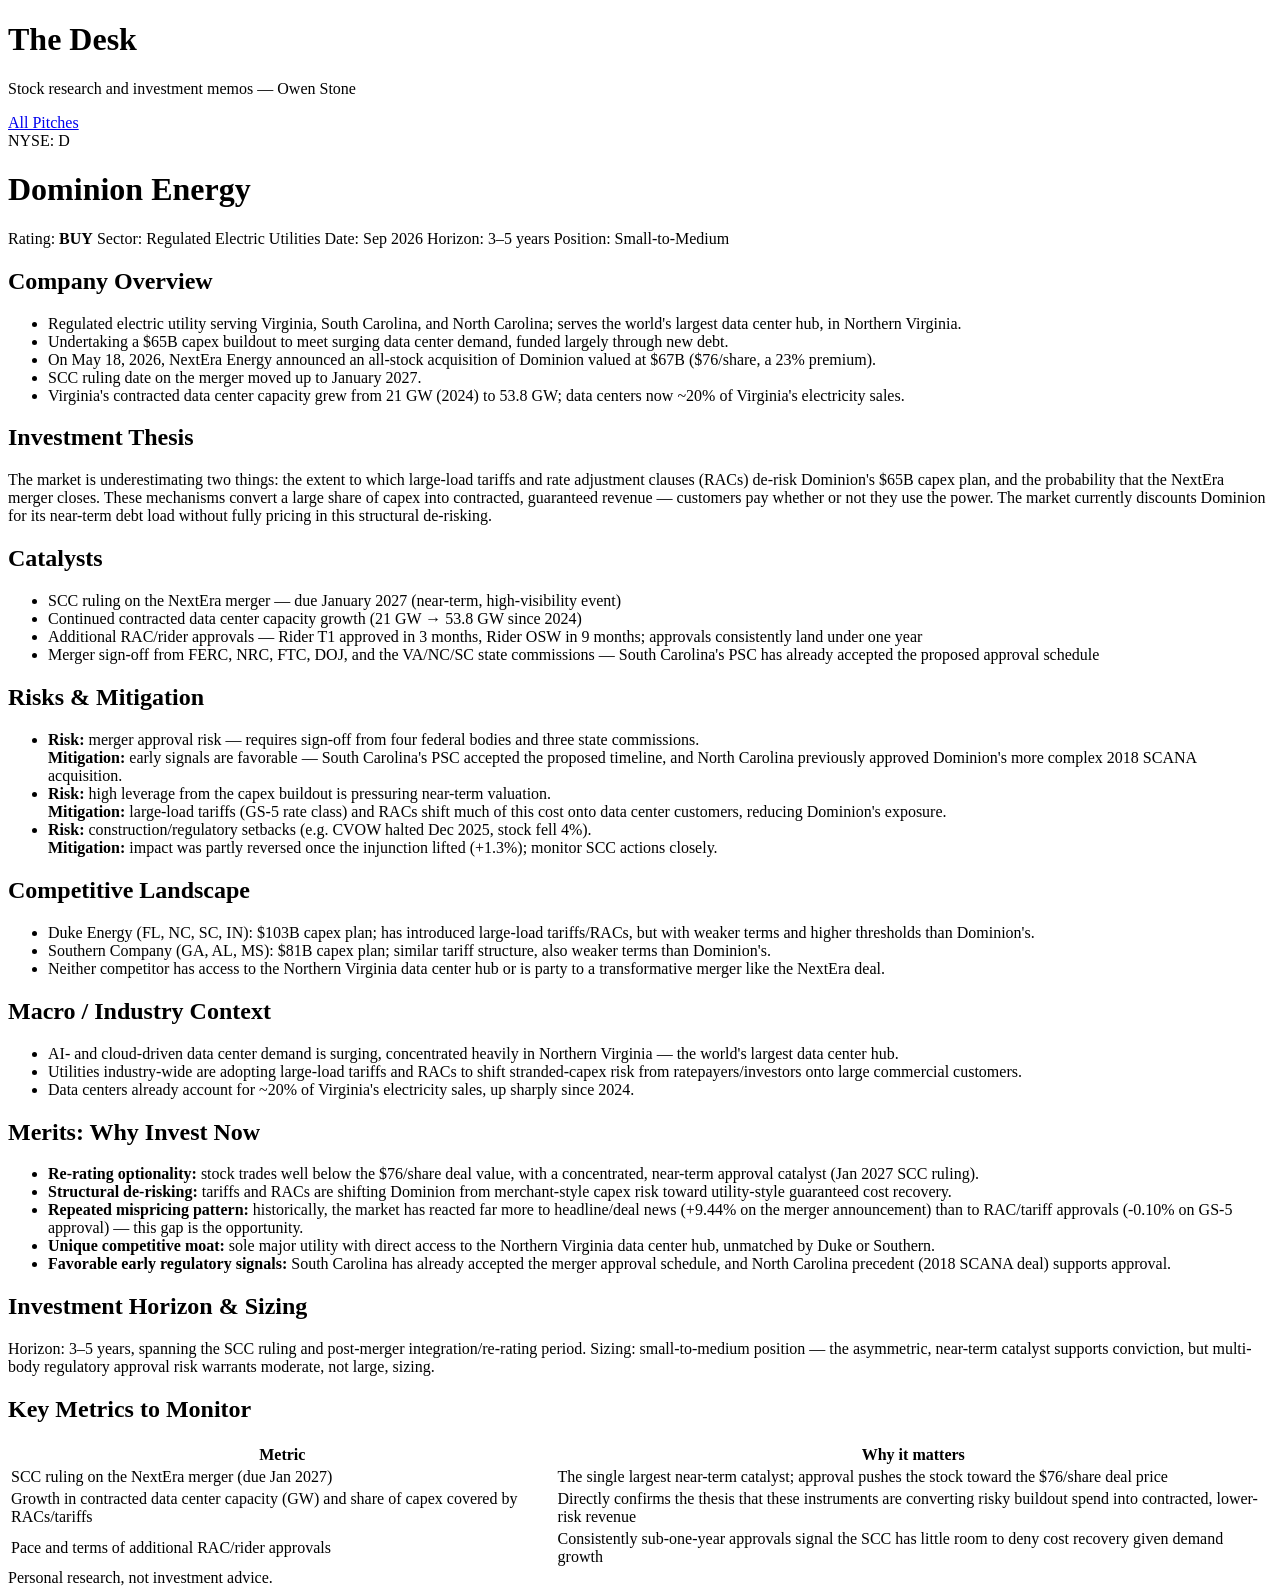
==== pitches/dominion.html @ c35b63c0 "Remove prior SCC ruling timing from Dominion overview" ====
<!doctype html>
<html lang="en">
<head>
<meta charset="utf-8">
<meta name="viewport" content="width=device-width, initial-scale=1">
<title>Dominion Energy — The Desk</title>
<link rel="stylesheet" href="../style.css">
</head>
<body>
<header>
  <h1>The Desk</h1>
  <p>Stock research and investment memos — Owen Stone</p>
</header>
<nav>
  <a href="../index.html">All Pitches</a>
</nav>
<main>

  <div class="memo-header">
    <div class="ticker">NYSE: D</div>
    <h1>Dominion Energy</h1>
    <div class="memo-meta">
      <span>Rating: <strong>BUY</strong></span>
      <span>Sector: Regulated Electric Utilities</span>
      <span>Date: Sep 2026</span>
      <span>Horizon: 3–5 years</span>
      <span>Position: Small-to-Medium</span>
    </div>
  </div>

  <section class="memo-section">
    <h2>Company Overview</h2>
    <ul>
      <li>Regulated electric utility serving Virginia, South Carolina, and North Carolina; serves the world's largest data center hub, in Northern Virginia.</li>
      <li>Undertaking a $65B capex buildout to meet surging data center demand, funded largely through new debt.</li>
      <li>On May 18, 2026, NextEra Energy announced an all-stock acquisition of Dominion valued at $67B ($76/share, a 23% premium).</li>
      <li>SCC ruling date on the merger moved up to January 2027.</li>
      <li>Virginia's contracted data center capacity grew from 21 GW (2024) to 53.8 GW; data centers now ~20% of Virginia's electricity sales.</li>
    </ul>
  </section>

  <section class="memo-section">
    <h2>Investment Thesis</h2>
    <p>The market is underestimating two things: the extent to which large-load tariffs and rate adjustment
    clauses (RACs) de-risk Dominion's $65B capex plan, and the probability that the NextEra merger closes.
    These mechanisms convert a large share of capex into contracted, guaranteed revenue — customers pay whether
    or not they use the power. The market currently discounts Dominion for its near-term debt load without fully
    pricing in this structural de-risking.</p>
  </section>

  <section class="memo-section">
    <h2>Catalysts</h2>
    <ul>
      <li>SCC ruling on the NextEra merger — due January 2027 (near-term, high-visibility event)</li>
      <li>Continued contracted data center capacity growth (21 GW → 53.8 GW since 2024)</li>
      <li>Additional RAC/rider approvals — Rider T1 approved in 3 months, Rider OSW in 9 months; approvals
      consistently land under one year</li>
      <li>Merger sign-off from FERC, NRC, FTC, DOJ, and the VA/NC/SC state commissions — South Carolina's PSC has
      already accepted the proposed approval schedule</li>
    </ul>
  </section>

  <section class="memo-section">
    <h2>Risks &amp; Mitigation</h2>
    <ul>
      <li><strong>Risk:</strong> merger approval risk — requires sign-off from four federal bodies and three
      state commissions.<br><strong>Mitigation:</strong> early signals are favorable — South Carolina's PSC
      accepted the proposed timeline, and North Carolina previously approved Dominion's more complex 2018 SCANA
      acquisition.</li>
      <li><strong>Risk:</strong> high leverage from the capex buildout is pressuring near-term valuation.<br>
      <strong>Mitigation:</strong> large-load tariffs (GS-5 rate class) and RACs shift much of this cost onto
      data center customers, reducing Dominion's exposure.</li>
      <li><strong>Risk:</strong> construction/regulatory setbacks (e.g. CVOW halted Dec 2025, stock fell
      4%).<br><strong>Mitigation:</strong> impact was partly reversed once the injunction lifted (+1.3%); monitor
      SCC actions closely.</li>
    </ul>
  </section>

  <section class="memo-section">
    <h2>Competitive Landscape</h2>
    <ul>
      <li>Duke Energy (FL, NC, SC, IN): $103B capex plan; has introduced large-load tariffs/RACs, but with
      weaker terms and higher thresholds than Dominion's.</li>
      <li>Southern Company (GA, AL, MS): $81B capex plan; similar tariff structure, also weaker terms than
      Dominion's.</li>
      <li>Neither competitor has access to the Northern Virginia data center hub or is party to a transformative
      merger like the NextEra deal.</li>
    </ul>
  </section>

  <section class="memo-section">
    <h2>Macro / Industry Context</h2>
    <ul>
      <li>AI- and cloud-driven data center demand is surging, concentrated heavily in Northern Virginia — the
      world's largest data center hub.</li>
      <li>Utilities industry-wide are adopting large-load tariffs and RACs to shift stranded-capex risk from
      ratepayers/investors onto large commercial customers.</li>
      <li>Data centers already account for ~20% of Virginia's electricity sales, up sharply since 2024.</li>
    </ul>
  </section>

  <section class="memo-section">
    <h2>Merits: Why Invest Now</h2>
    <ul>
      <li><strong>Re-rating optionality:</strong> stock trades well below the $76/share deal value, with a
      concentrated, near-term approval catalyst (Jan 2027 SCC ruling).</li>
      <li><strong>Structural de-risking:</strong> tariffs and RACs are shifting Dominion from merchant-style
      capex risk toward utility-style guaranteed cost recovery.</li>
      <li><strong>Repeated mispricing pattern:</strong> historically, the market has reacted far more to
      headline/deal news (+9.44% on the merger announcement) than to RAC/tariff approvals (-0.10% on GS-5
      approval) — this gap is the opportunity.</li>
      <li><strong>Unique competitive moat:</strong> sole major utility with direct access to the Northern
      Virginia data center hub, unmatched by Duke or Southern.</li>
      <li><strong>Favorable early regulatory signals:</strong> South Carolina has already accepted the merger
      approval schedule, and North Carolina precedent (2018 SCANA deal) supports approval.</li>
    </ul>
  </section>

  <section class="memo-section">
    <h2>Investment Horizon &amp; Sizing</h2>
    <p>Horizon: 3–5 years, spanning the SCC ruling and post-merger integration/re-rating period. Sizing:
    small-to-medium position — the asymmetric, near-term catalyst supports conviction, but multi-body
    regulatory approval risk warrants moderate, not large, sizing.</p>
  </section>

  <section class="memo-section">
    <h2>Key Metrics to Monitor</h2>
    <table class="metrics-table">
      <tr><th>Metric</th><th>Why it matters</th></tr>
      <tr><td>SCC ruling on the NextEra merger (due Jan 2027)</td><td>The single largest near-term catalyst; approval pushes the stock toward the $76/share deal price</td></tr>
      <tr><td>Growth in contracted data center capacity (GW) and share of capex covered by RACs/tariffs</td><td>Directly confirms the thesis that these instruments are converting risky buildout spend into contracted, lower-risk revenue</td></tr>
      <tr><td>Pace and terms of additional RAC/rider approvals</td><td>Consistently sub-one-year approvals signal the SCC has little room to deny cost recovery given demand growth</td></tr>
    </table>
  </section>

</main>
<footer>
  Personal research, not investment advice.
</footer>
</body>
</html>
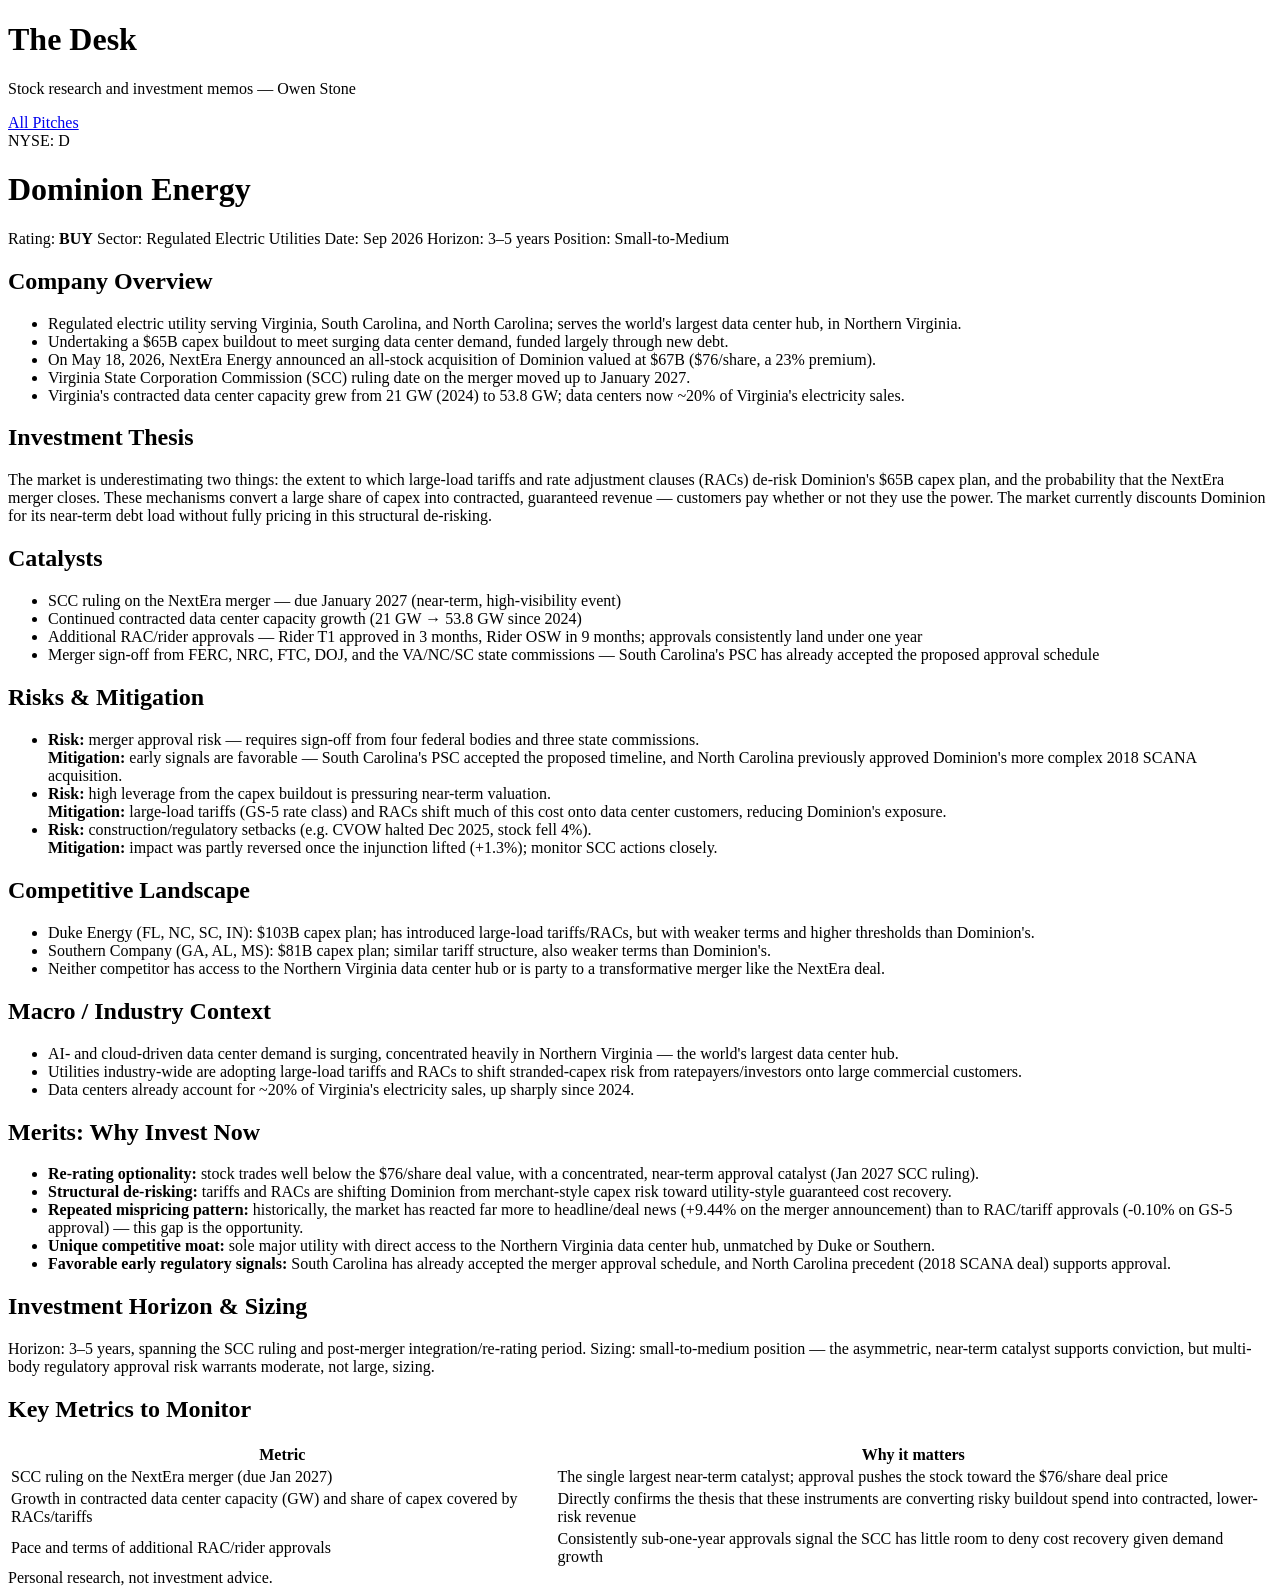
==== commit e58c1817: "Spell out Virginia SCC in company overview" ====
--- a/pitches/dominion.html
+++ b/pitches/dominion.html
@@ -34,7 +34,7 @@
       <li>Regulated electric utility serving Virginia, South Carolina, and North Carolina; serves the world's largest data center hub, in Northern Virginia.</li>
       <li>Undertaking a $65B capex buildout to meet surging data center demand, funded largely through new debt.</li>
       <li>On May 18, 2026, NextEra Energy announced an all-stock acquisition of Dominion valued at $67B ($76/share, a 23% premium).</li>
-      <li>SCC ruling date on the merger moved up to January 2027.</li>
+      <li>Virginia State Corporation Commission (SCC) ruling date on the merger moved up to January 2027.</li>
       <li>Virginia's contracted data center capacity grew from 21 GW (2024) to 53.8 GW; data centers now ~20% of Virginia's electricity sales.</li>
     </ul>
   </section>
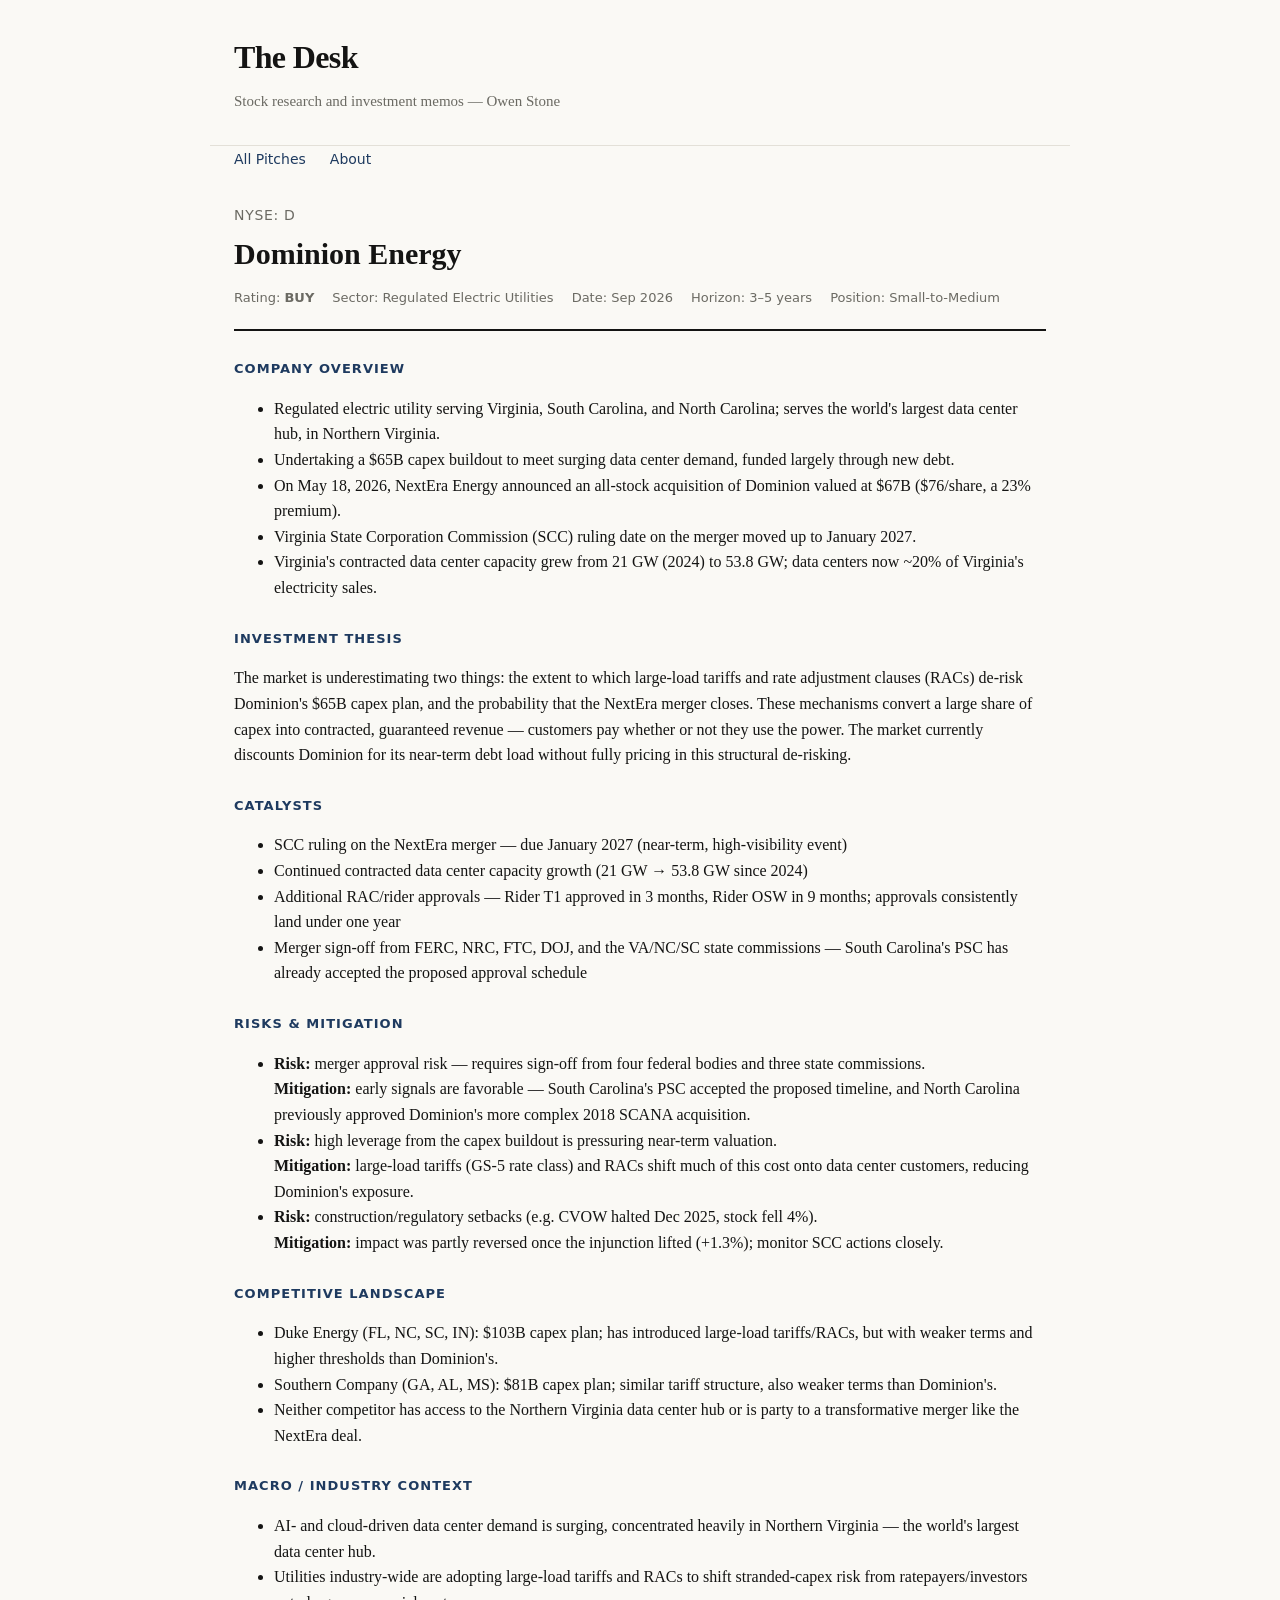
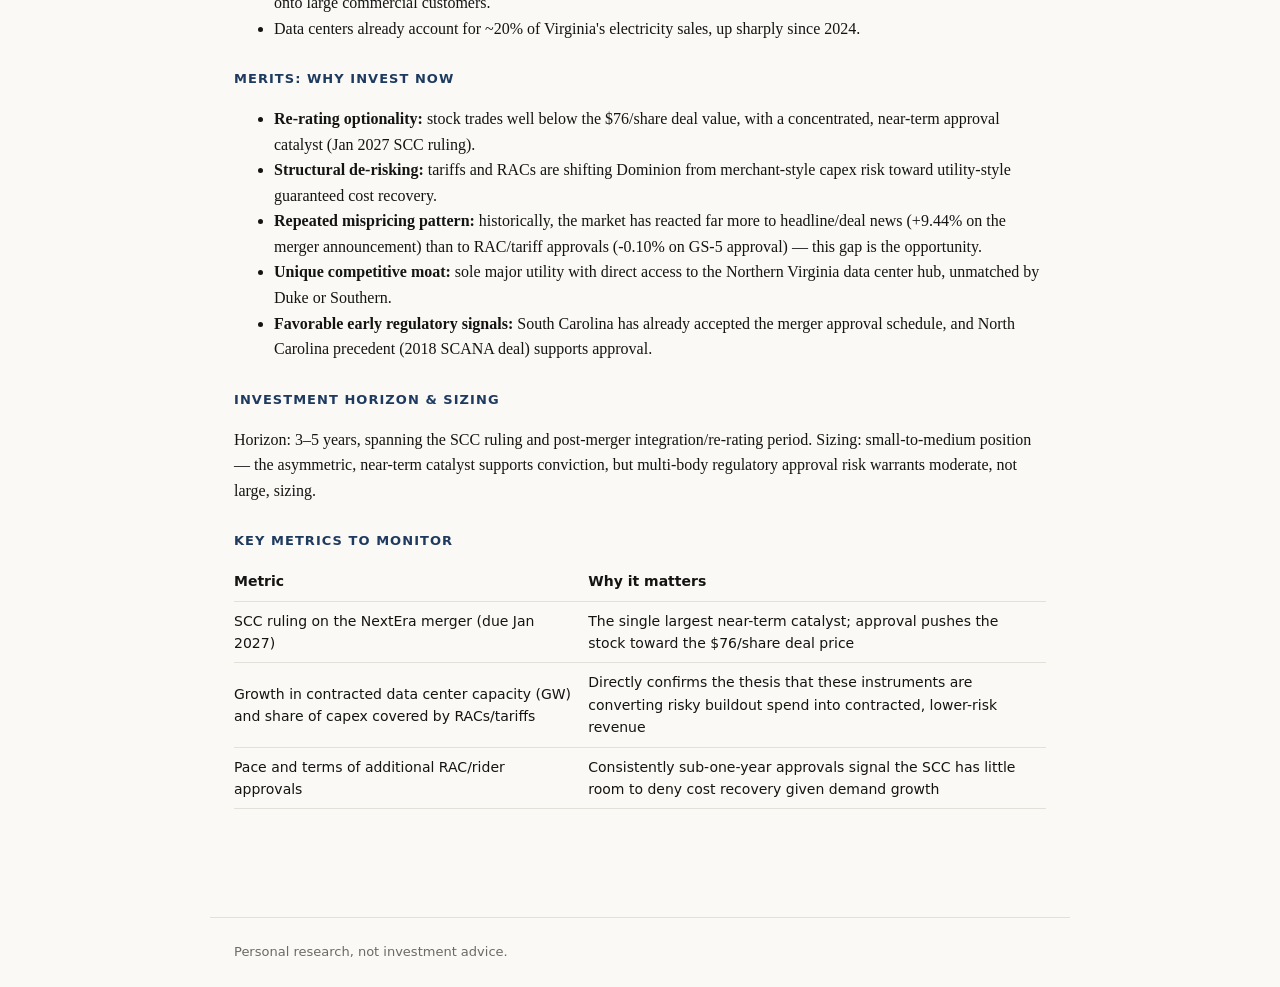
==== commit 7bc13d3c: "Add About link to pitch pages" ====
--- a/pitches/dominion.html
+++ b/pitches/dominion.html
@@ -13,6 +13,7 @@
 </header>
 <nav>
   <a href="../index.html">All Pitches</a>
+  <a href="../about.html">About</a>
 </nav>
 <main>
 
--- a/style.css
+++ b/style.css
@@ -0,0 +1,263 @@
+:root {
+  --ink: #141413;
+  --paper: #faf9f5;
+  --line: #e3e0d8;
+  --accent: #1e3a5f;
+  --muted: #6b6a63;
+  --buy: #1a7a3e;
+  --watch: #b45309;
+  --pass: #a3372a;
+}
+
+* { box-sizing: border-box; }
+
+body {
+  margin: 0;
+  font-family: Georgia, 'Times New Roman', serif;
+  background: var(--paper);
+  color: var(--ink);
+  line-height: 1.6;
+}
+
+header {
+  border-bottom: 1px solid var(--line);
+  padding: 32px 24px;
+  max-width: 860px;
+  margin: 0 auto;
+}
+
+header h1 {
+  margin: 0;
+  font-size: 32px;
+  letter-spacing: -0.02em;
+}
+
+header p {
+  margin: 6px 0 0;
+  color: var(--muted);
+  font-size: 15px;
+}
+
+nav {
+  max-width: 860px;
+  margin: 0 auto;
+  padding: 0 24px;
+}
+
+nav a {
+  color: var(--accent);
+  text-decoration: none;
+  font-family: system-ui, sans-serif;
+  font-size: 14px;
+  margin-right: 20px;
+}
+
+nav a:hover { text-decoration: underline; }
+
+main {
+  max-width: 860px;
+  margin: 0 auto;
+  padding: 32px 24px 80px;
+}
+
+.pitch-list {
+  list-style: none;
+  padding: 0;
+  margin: 24px 0 0;
+}
+
+.pitch-row {
+  display: flex;
+  align-items: baseline;
+  gap: 16px;
+  padding: 18px 0;
+  border-bottom: 1px solid var(--line);
+}
+
+.pitch-row a {
+  color: var(--ink);
+  text-decoration: none;
+  font-size: 18px;
+  flex-grow: 1;
+}
+
+.pitch-row a:hover { color: var(--accent); }
+
+.pitch-date {
+  font-family: system-ui, sans-serif;
+  font-size: 13px;
+  color: var(--muted);
+  white-space: nowrap;
+}
+
+.rating {
+  font-family: system-ui, sans-serif;
+  font-size: 12px;
+  font-weight: 700;
+  letter-spacing: 0.05em;
+  padding: 3px 10px;
+  border-radius: 3px;
+  white-space: nowrap;
+}
+
+.rating.buy { background: rgba(26,122,62,0.12); color: var(--buy); }
+.rating.watch { background: rgba(180,83,9,0.12); color: var(--watch); }
+.rating.pass { background: rgba(163,55,42,0.12); color: var(--pass); }
+
+.memo-header {
+  border-bottom: 2px solid var(--ink);
+  padding-bottom: 20px;
+  margin-bottom: 28px;
+}
+
+.memo-header .ticker {
+  font-family: system-ui, sans-serif;
+  font-size: 14px;
+  color: var(--muted);
+  text-transform: uppercase;
+  letter-spacing: 0.05em;
+}
+
+.memo-header h1 {
+  margin: 4px 0 10px;
+  font-size: 30px;
+}
+
+.memo-meta {
+  font-family: system-ui, sans-serif;
+  font-size: 13px;
+  color: var(--muted);
+  display: flex;
+  gap: 18px;
+  flex-wrap: wrap;
+}
+
+section.memo-section {
+  margin-bottom: 28px;
+}
+
+section.memo-section h2 {
+  font-family: system-ui, sans-serif;
+  font-size: 13px;
+  text-transform: uppercase;
+  letter-spacing: 0.08em;
+  color: var(--accent);
+  margin: 0 0 10px;
+}
+
+section.memo-section p, section.memo-section li {
+  font-size: 16px;
+}
+
+.metrics-table {
+  width: 100%;
+  border-collapse: collapse;
+  font-family: system-ui, sans-serif;
+  font-size: 14px;
+  margin-top: 8px;
+}
+
+.metrics-table th, .metrics-table td {
+  text-align: left;
+  padding: 8px 12px 8px 0;
+  border-bottom: 1px solid var(--line);
+}
+
+footer {
+  max-width: 860px;
+  margin: 0 auto;
+  padding: 24px;
+  color: var(--muted);
+  font-family: system-ui, sans-serif;
+  font-size: 13px;
+  border-top: 1px solid var(--line);
+}
+
+nav a.active { color: var(--ink); font-weight: 600; }
+
+.about-hero {
+  display: flex;
+  align-items: center;
+  gap: 32px;
+  border-bottom: 2px solid var(--ink);
+  padding-bottom: 28px;
+  margin-bottom: 28px;
+}
+
+.avatar {
+  flex: 0 0 160px;
+  width: 160px;
+  height: 160px;
+  border-radius: 50%;
+  background: var(--accent);
+  color: #fff;
+  display: flex;
+  align-items: center;
+  justify-content: center;
+  font-size: 52px;
+  object-fit: cover;
+}
+
+.eyebrow {
+  font-family: system-ui, sans-serif;
+  font-size: 14px;
+  color: var(--muted);
+  text-transform: uppercase;
+  letter-spacing: 0.05em;
+}
+
+.about-hero h1 { margin: 4px 0 8px; font-size: 30px; }
+
+.about-sub { margin: 0 0 16px; color: var(--muted); font-size: 15px; }
+
+.about-links { display: flex; gap: 12px; flex-wrap: wrap; }
+
+.btn {
+  font-family: system-ui, sans-serif;
+  font-size: 14px;
+  font-weight: 600;
+  padding: 10px 18px;
+  border: 1px solid var(--ink);
+  border-radius: 3px;
+  color: var(--accent);
+  text-decoration: none;
+}
+
+.btn.primary { background: var(--accent); border-color: var(--accent); color: #fff; }
+
+.btn:hover { opacity: 0.85; }
+
+.ttal {
+  background: #fff;
+  border: 1px solid var(--line);
+  border-left: 4px solid var(--accent);
+  padding: 20px 24px;
+  margin-top: 8px;
+}
+
+.ttal-title {
+  font-family: system-ui, sans-serif;
+  font-size: 13px;
+  font-weight: 700;
+  text-transform: uppercase;
+  letter-spacing: 0.08em;
+  color: var(--muted);
+  margin-bottom: 8px;
+}
+
+.ttal ol { margin: 0 0 12px; padding-left: 22px; }
+
+.ttal summary {
+  font-family: system-ui, sans-serif;
+  font-size: 14px;
+  font-weight: 600;
+  color: var(--accent);
+  cursor: pointer;
+}
+
+.ttal details p { margin: 10px 0 0; }
+
+@media (max-width: 600px) {
+  .about-hero { flex-direction: column; align-items: flex-start; gap: 20px; }
+  .avatar { flex-basis: 110px; width: 110px; height: 110px; font-size: 38px; }
+}
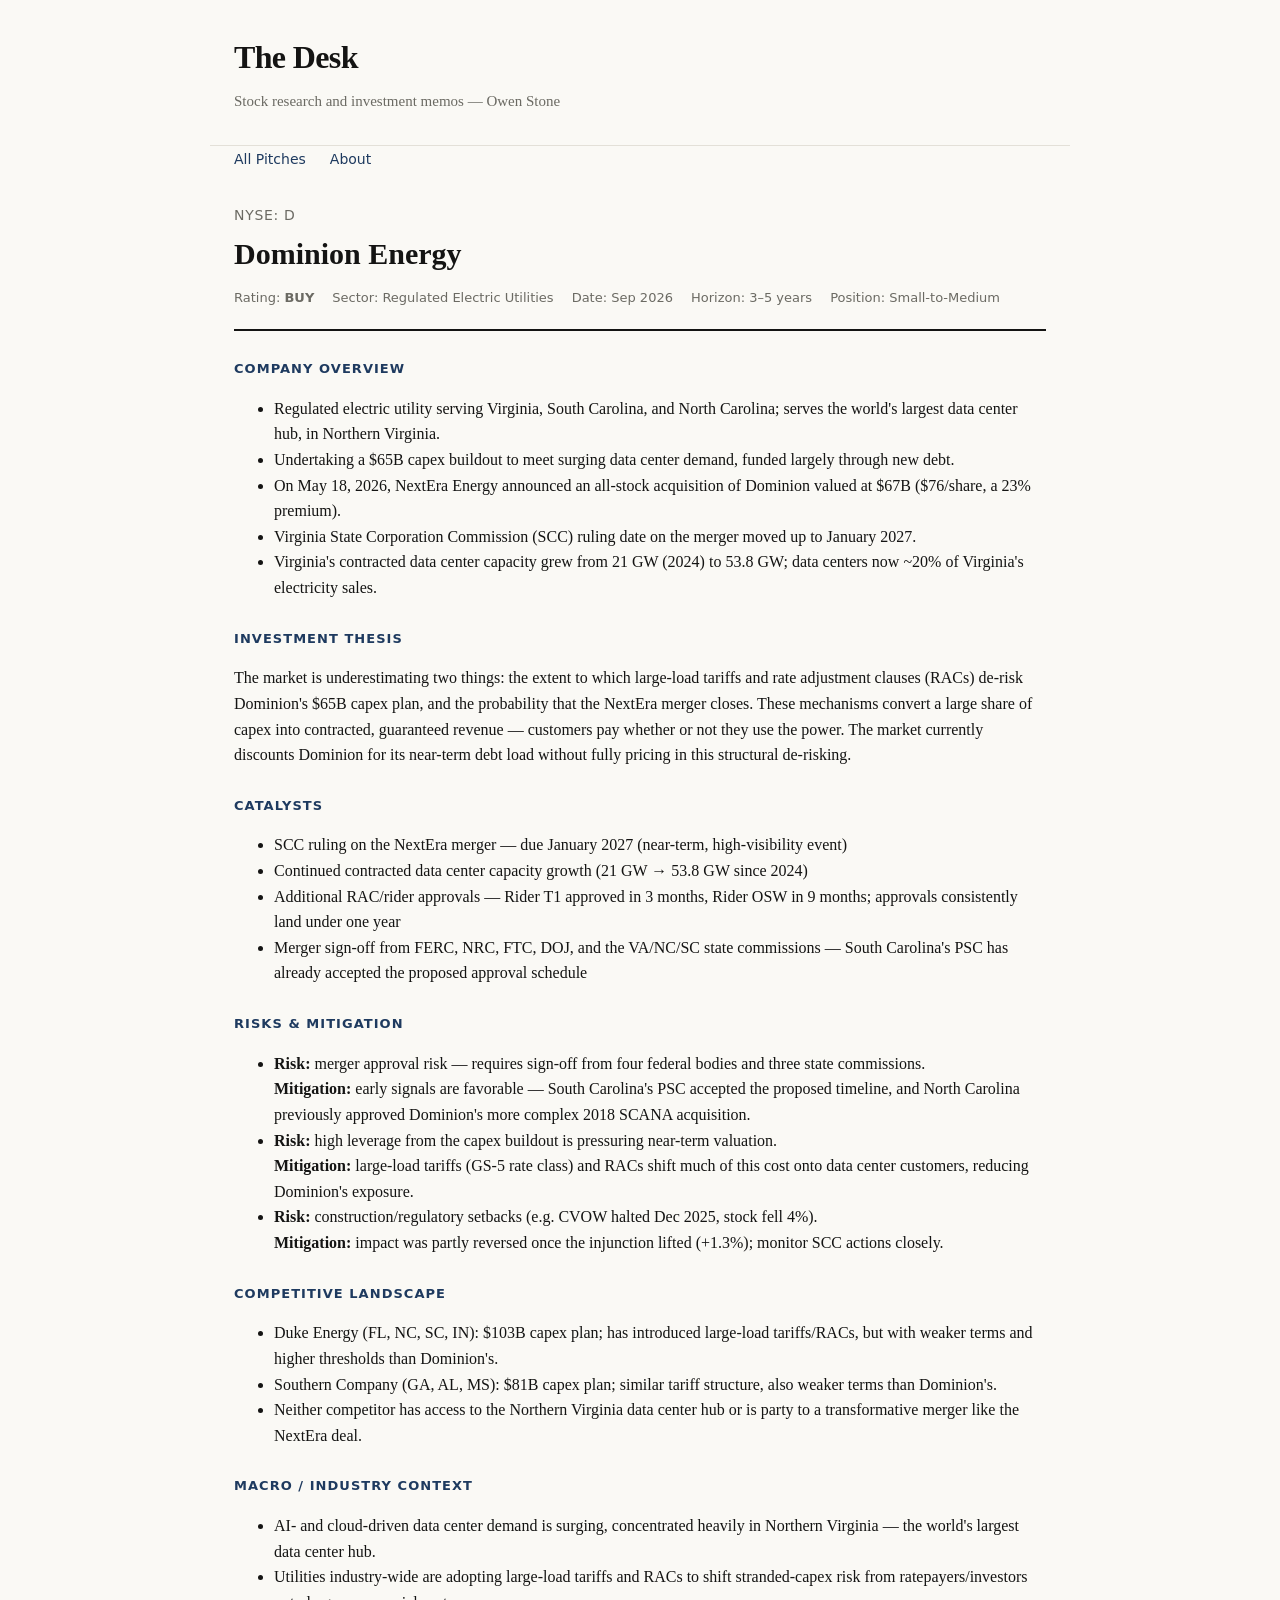
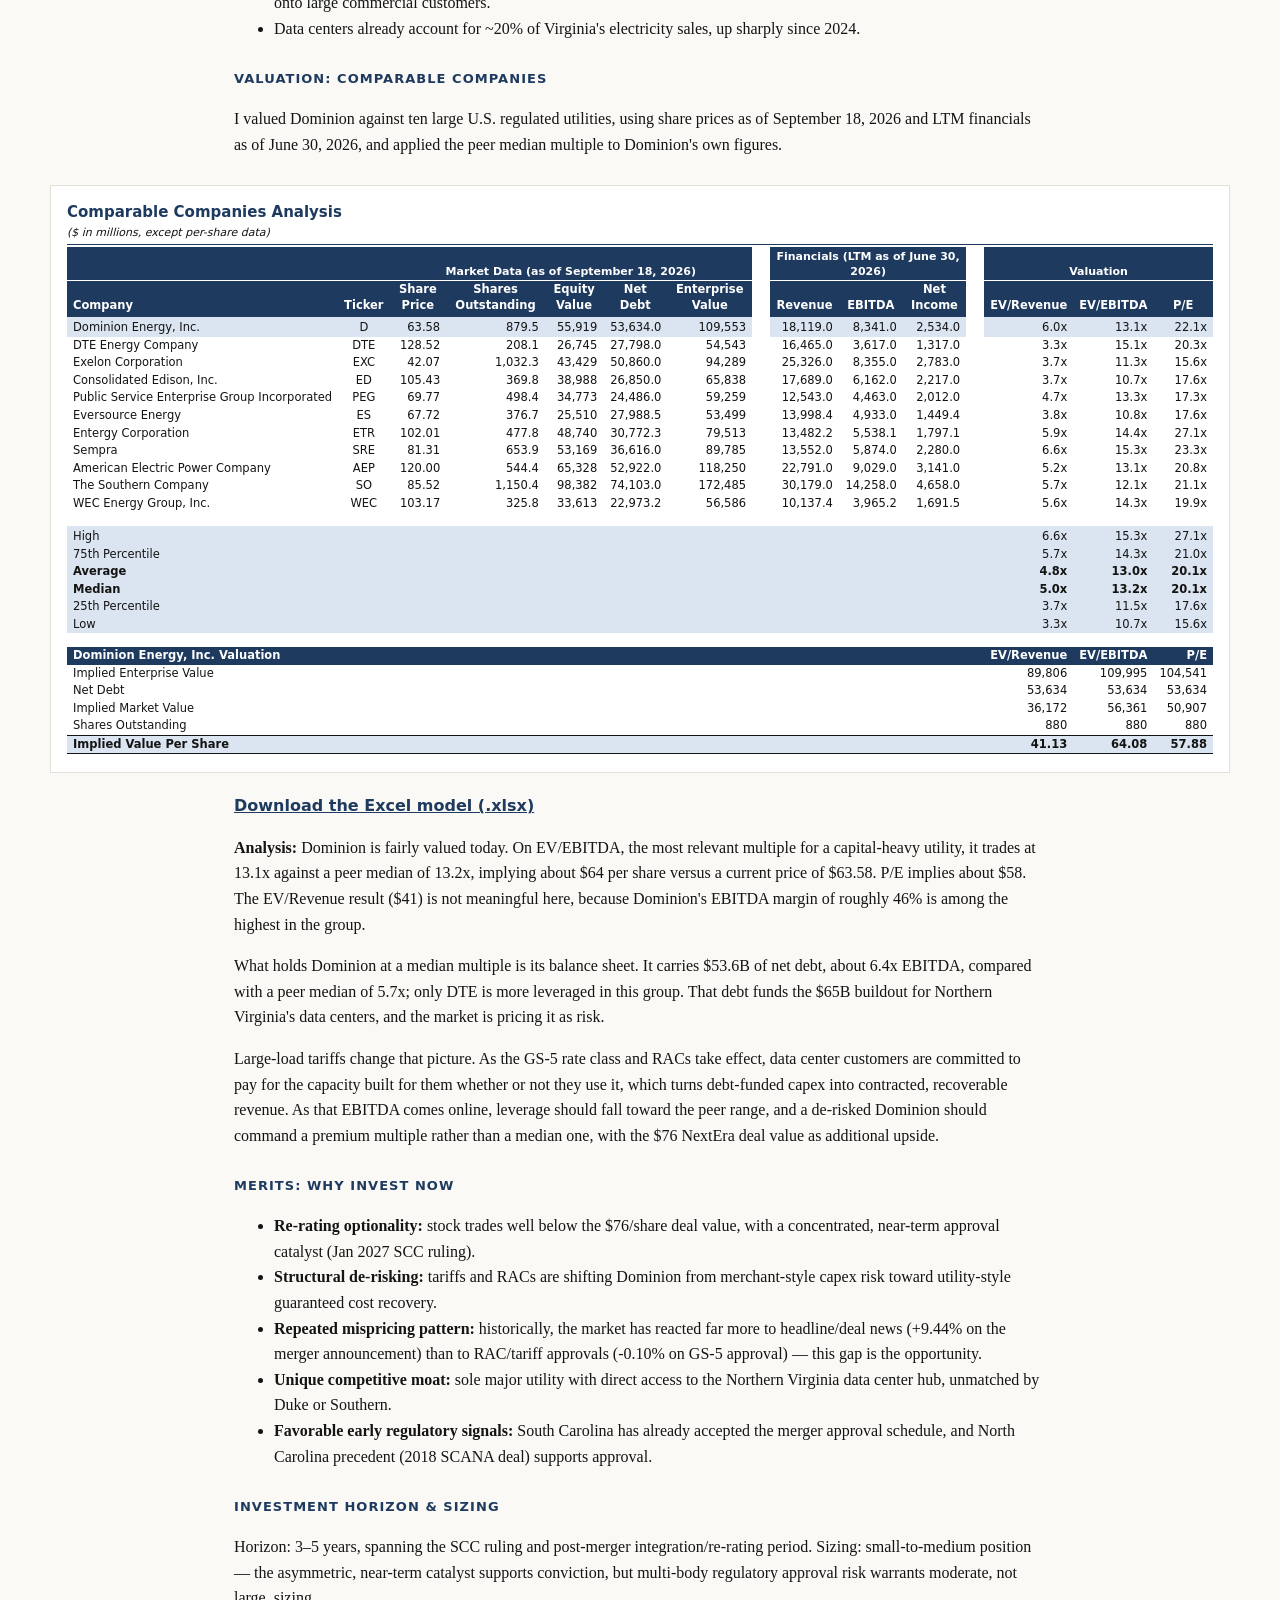
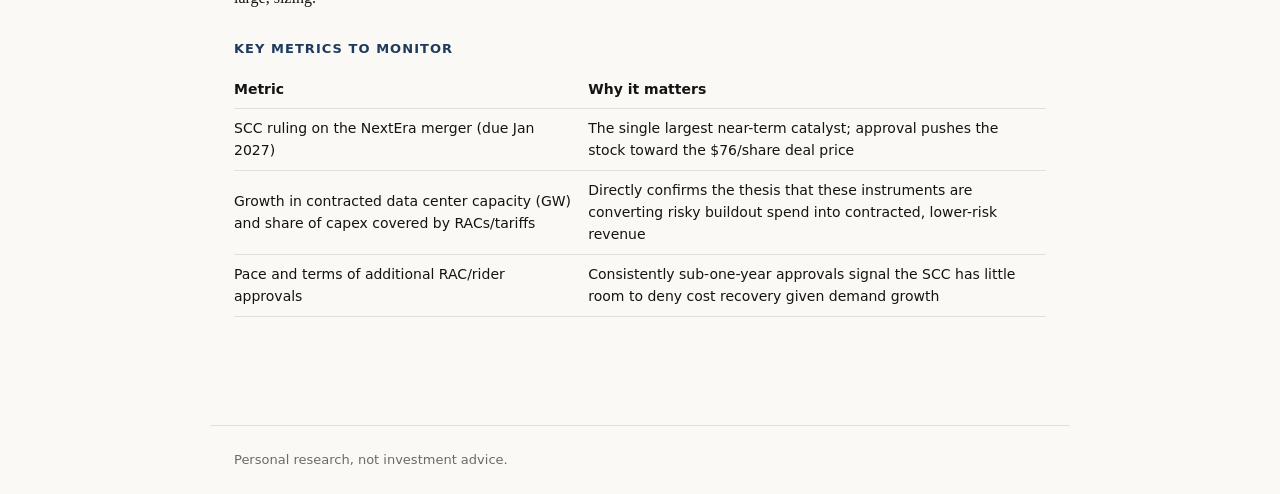
==== commit 0297f11a: "Add comparable companies valuation and Excel model to Dominion pitch" ====
--- a/pitches/dominion.html
+++ b/pitches/dominion.html
@@ -101,6 +101,60 @@
   </section>
 
   <section class="memo-section">
+    <h2>Valuation: Comparable Companies</h2>
+    <p>I valued Dominion against ten large U.S. regulated utilities, using share prices as of September 18, 2026 and LTM financials as of June 30, 2026, and applied the peer median multiple to Dominion's own figures.</p>
+  </section>
+
+  <div class="comps-wrap">
+    <div class="comps-title">Comparable Companies Analysis</div>
+    <div class="comps-sub">($ in millions, except per-share data)</div>
+    <div class="comps-scroll">
+    <table class="comps">
+      <thead>
+        <tr class="grp"><th colspan="2"></th><th colspan="5">Market Data (as of September 18, 2026)</th><th class="gap"></th><th colspan="3">Financials (LTM as of June 30, 2026)</th><th class="gap"></th><th colspan="3">Valuation</th></tr>
+        <tr><th class="l">Company</th><th>Ticker</th><th>Share Price</th><th>Shares Outstanding</th><th>Equity Value</th><th>Net Debt</th><th>Enterprise Value</th><th class="gap"></th><th>Revenue</th><th>EBITDA</th><th>Net Income</th><th class="gap"></th><th>EV/Revenue</th><th>EV/EBITDA</th><th>P/E</th></tr>
+      </thead>
+      <tbody>
+        <tr class="target"><td class="l">Dominion Energy, Inc.</td><td class="c">D</td><td>63.58</td><td>879.5</td><td>55,919</td><td>53,634.0</td><td>109,553</td><td class="gap"></td><td>18,119.0</td><td>8,341.0</td><td>2,534.0</td><td class="gap"></td><td>6.0x</td><td>13.1x</td><td>22.1x</td></tr>
+        <tr><td class="l">DTE Energy Company</td><td class="c">DTE</td><td>128.52</td><td>208.1</td><td>26,745</td><td>27,798.0</td><td>54,543</td><td class="gap"></td><td>16,465.0</td><td>3,617.0</td><td>1,317.0</td><td class="gap"></td><td>3.3x</td><td>15.1x</td><td>20.3x</td></tr>
+        <tr><td class="l">Exelon Corporation</td><td class="c">EXC</td><td>42.07</td><td>1,032.3</td><td>43,429</td><td>50,860.0</td><td>94,289</td><td class="gap"></td><td>25,326.0</td><td>8,355.0</td><td>2,783.0</td><td class="gap"></td><td>3.7x</td><td>11.3x</td><td>15.6x</td></tr>
+        <tr><td class="l">Consolidated Edison, Inc.</td><td class="c">ED</td><td>105.43</td><td>369.8</td><td>38,988</td><td>26,850.0</td><td>65,838</td><td class="gap"></td><td>17,689.0</td><td>6,162.0</td><td>2,217.0</td><td class="gap"></td><td>3.7x</td><td>10.7x</td><td>17.6x</td></tr>
+        <tr><td class="l">Public Service Enterprise Group Incorporated</td><td class="c">PEG</td><td>69.77</td><td>498.4</td><td>34,773</td><td>24,486.0</td><td>59,259</td><td class="gap"></td><td>12,543.0</td><td>4,463.0</td><td>2,012.0</td><td class="gap"></td><td>4.7x</td><td>13.3x</td><td>17.3x</td></tr>
+        <tr><td class="l">Eversource Energy</td><td class="c">ES</td><td>67.72</td><td>376.7</td><td>25,510</td><td>27,988.5</td><td>53,499</td><td class="gap"></td><td>13,998.4</td><td>4,933.0</td><td>1,449.4</td><td class="gap"></td><td>3.8x</td><td>10.8x</td><td>17.6x</td></tr>
+        <tr><td class="l">Entergy Corporation</td><td class="c">ETR</td><td>102.01</td><td>477.8</td><td>48,740</td><td>30,772.3</td><td>79,513</td><td class="gap"></td><td>13,482.2</td><td>5,538.1</td><td>1,797.1</td><td class="gap"></td><td>5.9x</td><td>14.4x</td><td>27.1x</td></tr>
+        <tr><td class="l">Sempra</td><td class="c">SRE</td><td>81.31</td><td>653.9</td><td>53,169</td><td>36,616.0</td><td>89,785</td><td class="gap"></td><td>13,552.0</td><td>5,874.0</td><td>2,280.0</td><td class="gap"></td><td>6.6x</td><td>15.3x</td><td>23.3x</td></tr>
+        <tr><td class="l">American Electric Power Company</td><td class="c">AEP</td><td>120.00</td><td>544.4</td><td>65,328</td><td>52,922.0</td><td>118,250</td><td class="gap"></td><td>22,791.0</td><td>9,029.0</td><td>3,141.0</td><td class="gap"></td><td>5.2x</td><td>13.1x</td><td>20.8x</td></tr>
+        <tr><td class="l">The Southern Company</td><td class="c">SO</td><td>85.52</td><td>1,150.4</td><td>98,382</td><td>74,103.0</td><td>172,485</td><td class="gap"></td><td>30,179.0</td><td>14,258.0</td><td>4,658.0</td><td class="gap"></td><td>5.7x</td><td>12.1x</td><td>21.1x</td></tr>
+        <tr><td class="l">WEC Energy Group, Inc.</td><td class="c">WEC</td><td>103.17</td><td>325.8</td><td>33,613</td><td>22,973.2</td><td>56,586</td><td class="gap"></td><td>10,137.4</td><td>3,965.2</td><td>1,691.5</td><td class="gap"></td><td>5.6x</td><td>14.3x</td><td>19.9x</td></tr>
+      </tbody>
+      <tbody class="stats">
+        <tr><td class="l" colspan="12">High</td><td>6.6x</td><td>15.3x</td><td>27.1x</td></tr>
+        <tr><td class="l" colspan="12">75th Percentile</td><td>5.7x</td><td>14.3x</td><td>21.0x</td></tr>
+        <tr class="b"><td class="l" colspan="12">Average</td><td>4.8x</td><td>13.0x</td><td>20.1x</td></tr>
+        <tr class="b"><td class="l" colspan="12">Median</td><td>5.0x</td><td>13.2x</td><td>20.1x</td></tr>
+        <tr><td class="l" colspan="12">25th Percentile</td><td>3.7x</td><td>11.5x</td><td>17.6x</td></tr>
+        <tr><td class="l" colspan="12">Low</td><td>3.3x</td><td>10.7x</td><td>15.6x</td></tr>
+      </tbody>
+      <tbody class="implied">
+        <tr class="ihead"><th class="l" colspan="12">Dominion Energy, Inc. Valuation</th><th>EV/Revenue</th><th>EV/EBITDA</th><th>P/E</th></tr>
+        <tr><td class="l" colspan="12">Implied Enterprise Value</td><td>89,806</td><td>109,995</td><td>104,541</td></tr>
+        <tr><td class="l" colspan="12">Net Debt</td><td>53,634</td><td>53,634</td><td>53,634</td></tr>
+        <tr><td class="l" colspan="12">Implied Market Value</td><td>36,172</td><td>56,361</td><td>50,907</td></tr>
+        <tr><td class="l" colspan="12">Shares Outstanding</td><td>880</td><td>880</td><td>880</td></tr>
+        <tr class="total"><td class="l" colspan="12">Implied Value Per Share</td><td>41.13</td><td>64.08</td><td>57.88</td></tr>
+      </tbody>
+    </table>
+    </div>
+  </div>
+
+  <section class="memo-section">
+    <p class="download"><a href="Dominion_Comparable_Company_Valuation.xlsx" download>Download the Excel model (.xlsx)</a></p>
+    <p><strong>Analysis:</strong> Dominion is fairly valued today. On EV/EBITDA, the most relevant multiple for a capital-heavy utility, it trades at 13.1x against a peer median of 13.2x, implying about $64 per share versus a current price of $63.58. P/E implies about $58. The EV/Revenue result ($41) is not meaningful here, because Dominion's EBITDA margin of roughly 46% is among the highest in the group.</p>
+    <p>What holds Dominion at a median multiple is its balance sheet. It carries $53.6B of net debt, about 6.4x EBITDA, compared with a peer median of 5.7x; only DTE is more leveraged in this group. That debt funds the $65B buildout for Northern Virginia's data centers, and the market is pricing it as risk.</p>
+    <p>Large-load tariffs change that picture. As the GS-5 rate class and RACs take effect, data center customers are committed to pay for the capacity built for them whether or not they use it, which turns debt-funded capex into contracted, recoverable revenue. As that EBITDA comes online, leverage should fall toward the peer range, and a de-risked Dominion should command a premium multiple rather than a median one, with the $76 NextEra deal value as additional upside.</p>
+  </section>
+
+  <section class="memo-section">
     <h2>Merits: Why Invest Now</h2>
     <ul>
       <li><strong>Re-rating optionality:</strong> stock trades well below the $76/share deal value, with a
--- a/style.css
+++ b/style.css
@@ -261,3 +261,48 @@
   .about-hero { flex-direction: column; align-items: flex-start; gap: 20px; }
   .avatar { flex-basis: 110px; width: 110px; height: 110px; font-size: 38px; }
 }
+
+.comps-wrap {
+  position: relative;
+  left: 50%;
+  transform: translateX(-50%);
+  width: min(1180px, calc(100vw - 32px));
+  background: #fff;
+  border: 1px solid var(--line);
+  padding: 14px 16px 18px;
+  margin: 4px 0 20px;
+}
+
+.comps-title { font-family: Calibri, Carlito, system-ui, sans-serif; font-weight: 700; font-size: 15px; color: var(--accent); }
+.comps-sub { font-family: Calibri, Carlito, system-ui, sans-serif; font-style: italic; font-size: 11px; border-bottom: 1px solid var(--accent); padding-bottom: 2px; margin-bottom: 2px; }
+.comps-scroll { overflow-x: auto; }
+
+table.comps {
+  width: 100%;
+  min-width: 1000px;
+  border-collapse: collapse;
+  font-family: Calibri, Carlito, system-ui, sans-serif;
+  font-size: 11.5px;
+  font-variant-numeric: tabular-nums;
+  line-height: 1.35;
+}
+
+table.comps th, table.comps td { padding: 1px 6px; text-align: right; white-space: nowrap; }
+table.comps .l { text-align: left; }
+table.comps .c { text-align: center; }
+table.comps .gap { width: 18px; padding: 0; background: transparent !important; }
+table.comps thead th { background: var(--accent); color: #fff; font-weight: 600; vertical-align: bottom; white-space: normal; text-align: center; }
+table.comps thead tr.grp th { font-size: 11px; border-bottom: 1px solid #fff; padding-top: 3px; }
+table.comps thead tr:last-child th { padding-bottom: 4px; }
+table.comps tr.target td { background: #dbe4f1; }
+table.comps tbody tr:first-child td { padding-top: 3px; }
+table.comps tbody.stats td { background: #dbe4f1; }
+table.comps tbody.stats tr:first-child td { border-top: 14px solid #fff; }
+table.comps tbody.stats tr.b td { font-weight: 700; }
+table.comps tbody.implied tr.ihead th { background: var(--accent); color: #fff; font-weight: 600; text-align: right; }
+table.comps tbody.implied tr.ihead th.l { text-align: left; }
+table.comps tbody.implied tr.ihead th, table.comps tbody.implied tr.ihead + tr td { }
+table.comps tbody.implied tr:first-child th { border-top: 14px solid #fff; }
+table.comps tbody.implied tr.total td { font-weight: 700; background: #dbe4f1; border-top: 1px solid var(--ink); border-bottom: 1px solid var(--ink); }
+
+.download a { font-family: system-ui, sans-serif; font-weight: 600; color: var(--accent); }
